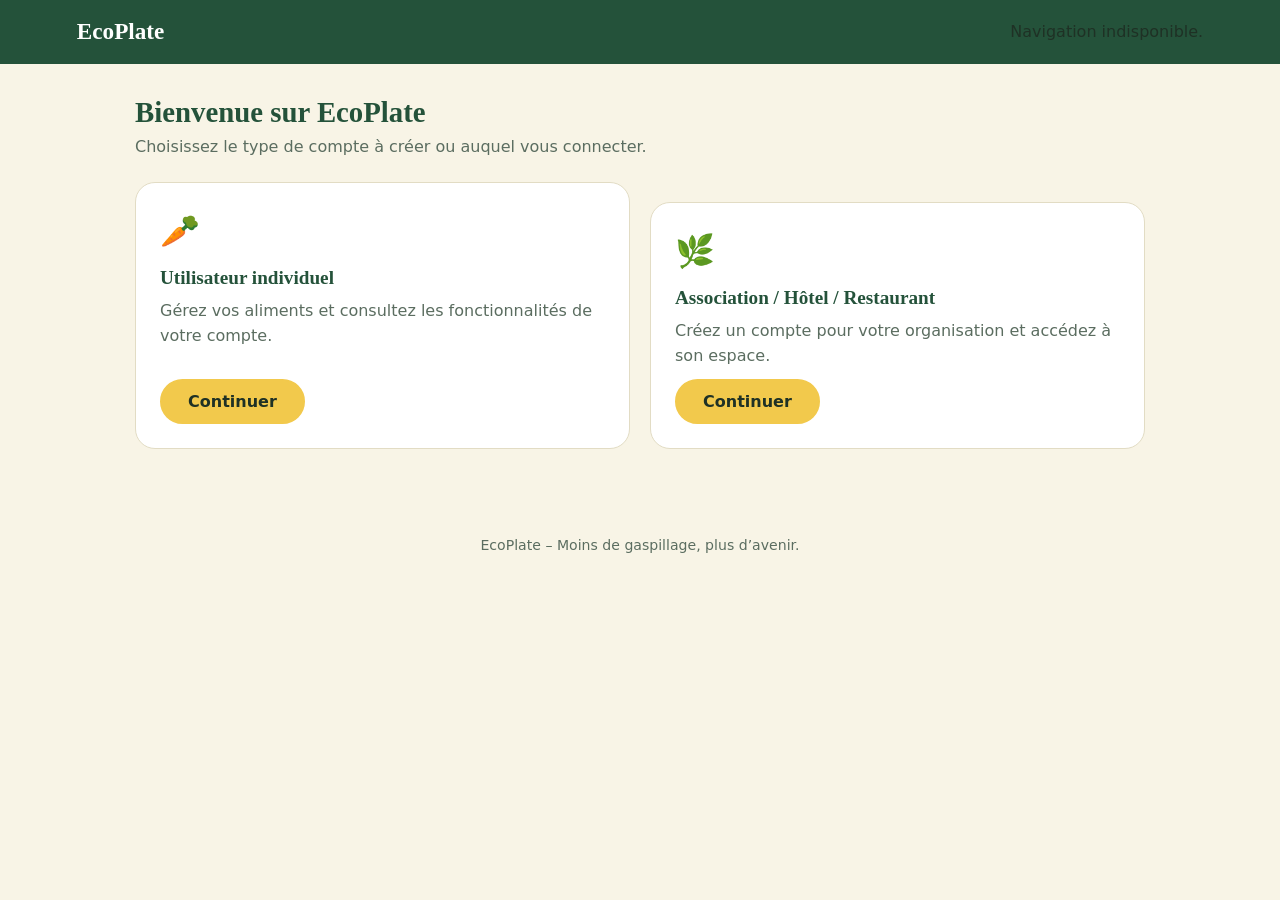
==== auth.html @ 929f96cc "EcoPlate : login, roles, annonces, recettes" ====
<!DOCTYPE html>
<html lang="fr"><head><meta charset="UTF-8"><meta name="viewport" content="width=device-width,initial-scale=1"><link rel="stylesheet" href="css/style.css">
<title>EcoPlate – Connexion et inscription</title></head>
<body>
<header id="nav"></header>
<main class="auth-wrap">
  <div class="pagehead">
    <h2 id="roleTitle">Votre compte EcoPlate</h2>
    <p id="roleDescription"></p>
    <a href="account-type.html">← Changer de type de compte</a>
  </div>
  <section class="card">
    <div class="auth-tabs" role="tablist" aria-label="Connexion ou inscription">
      <button class="btn small" type="button" data-mode="login" aria-selected="true">Connexion</button>
      <button class="btn alt small" type="button" data-mode="register" aria-selected="false">Inscription</button>
    </div>
    <p id="authMessage" class="msg" role="status" aria-live="polite"></p>
    <form id="loginForm">
      <div class="field"><label for="loginEmail">Adresse courriel</label><input id="loginEmail" type="email" autocomplete="email" maxlength="254" required></div>
      <div class="field"><label for="loginPassword">Mot de passe</label><input id="loginPassword" type="password" autocomplete="current-password" required></div>
      <button class="btn" type="submit">Se connecter</button>
    </form>
    <form id="registerForm" hidden>
      <div class="field"><label for="registerEmail">Adresse courriel</label><input id="registerEmail" type="email" autocomplete="email" maxlength="254" required></div>
      <div class="field"><label for="registerPassword">Mot de passe (8 caractères minimum)</label><input id="registerPassword" type="password" autocomplete="new-password" minlength="8" maxlength="256" required></div>
      <div id="organizationFields" hidden>
        <div class="field"><label for="organizationName">Nom de l’organisation</label><input id="organizationName" maxlength="150" disabled></div>
        <div class="field"><label for="organizationType">Type d’organisation</label>
          <select id="organizationType" disabled>
            <option value="">Choisir un type</option>
            <option value="association">Association</option>
            <option value="hotel">Hôtel</option>
            <option value="restaurant">Restaurant</option>
          </select>
        </div>
        <div class="field"><label for="organizationAddress">Adresse</label><input id="organizationAddress" maxlength="255" autocomplete="street-address" disabled></div>
        <div class="field"><label for="organizationPhone">Téléphone</label><input id="organizationPhone" type="tel" maxlength="30" autocomplete="tel" disabled></div>
      </div>
      <button class="btn" type="submit">Créer mon compte</button>
    </form>
  </section>
</main>
<footer id="footer"></footer>
<script src="js/common.js"></script>
<script src="js/auth.js"></script>
</body></html>
---- css/style.css ----
/* EcoPlate — vert forêt, vert sauge, crème, jaune chaud */
:root{
  --forest:#24523a; --forest-d:#17382a; --sage:#a9c8a3; --sage-l:#e1ebdc;
  --cream:#f8f4e6; --yellow:#f2c94c; --white:#fff; --ink:#1f3125; --muted:#5b6d60;
  --line:#e2dcc4; --red:#b83a2b;
  --serif:"Iowan Old Style","Palatino Linotype",Palatino,"Book Antiqua",Georgia,serif;
  --sans:system-ui,-apple-system,"Segoe UI",Roboto,"Helvetica Neue",sans-serif;
}
*{box-sizing:border-box}
html{scroll-behavior:smooth}
body{margin:0;font-family:var(--sans);background:var(--cream);color:var(--ink);line-height:1.55}
h1,h2,h3{font-family:var(--serif);color:var(--forest);line-height:1.15;margin:0}
h2{font-size:1.8rem;margin-bottom:.4rem}
h3{font-size:1.2rem}
p{margin:0}
a{color:var(--forest)}
:focus-visible{outline:3px solid var(--yellow);outline-offset:2px;border-radius:6px}
[hidden]{display:none!important}

/* Navigation */
nav{display:flex;justify-content:space-between;align-items:center;gap:12px;flex-wrap:wrap;padding:14px 6%;background:var(--forest)}
.logo{display:flex;align-items:center;gap:8px;color:var(--white);font-family:var(--serif);font-size:1.45rem;font-weight:700;text-decoration:none}
.logo svg{width:26px;height:26px}
nav .links{display:flex;gap:6px;flex-wrap:wrap}
nav .links a{color:var(--cream);text-decoration:none;padding:6px 12px;border-radius:20px;font-size:.98rem}
nav .links a:hover{color:var(--yellow)}
nav .links a[aria-current="page"]{background:var(--forest-d);color:var(--yellow);font-weight:600}
.nav-user{color:var(--sage);padding:6px 8px;font-size:.88rem}
.nav-logout{background:transparent;border:1px solid var(--sage);border-radius:20px;padding:6px 12px;color:var(--cream);font:inherit;cursor:pointer}
.nav-logout:hover{border-color:var(--yellow);color:var(--yellow)}

/* Boutons */
.btn{background:var(--yellow);color:var(--ink);border:2px solid var(--yellow);border-radius:26px;padding:11px 26px;font:700 1rem var(--sans);cursor:pointer;text-decoration:none;display:inline-block;transition:background .15s}
.btn:hover{background:#e9bd36;border-color:#e9bd36}
.btn.alt{background:var(--sage);border-color:var(--sage)}
.btn.alt:hover{background:#98bb91;border-color:#98bb91}
.btn.ghost{background:transparent;border-color:var(--forest);color:var(--forest)}
.btn.ghost:hover{background:var(--sage-l)}
.btn.small{padding:6px 16px;font-size:.9rem}
.btn.danger-ghost{background:transparent;border-color:var(--red);color:var(--red)}
.btn.danger-ghost:hover{background:var(--red);color:#fff}
.link-del{background:none;border:0;color:var(--muted);text-decoration:underline;cursor:pointer;font:inherit;font-size:.88rem;padding:4px}
.link-del:hover{color:var(--red)}

/* Accueil */
.hero{display:grid;grid-template-columns:1.25fr 1fr;gap:48px;align-items:center;max-width:1100px;margin:0 auto;padding:64px 6% 48px}
.hero h1{font-size:clamp(2.3rem,5vw,3.5rem);letter-spacing:-.01em;margin-bottom:16px}
.hero .lead{font-size:1.12rem;max-width:52ch;margin-bottom:26px}
.hero .actions{display:flex;gap:12px;flex-wrap:wrap}
.fridge{background:var(--forest);color:var(--cream);border-radius:26px;padding:26px 26px 22px}
.fridge h2{color:var(--cream);font-size:1.25rem;margin-bottom:2px}
.fridge .sub{color:var(--sage);font-size:.92rem;margin-bottom:14px}
.fridge ul{list-style:none;margin:0;padding:0}
.fridge li{display:flex;justify-content:space-between;gap:12px;padding:10px 0;border-top:1px solid rgba(255,255,255,.16)}
.fridge li small{color:var(--sage)}
.fridge li.urgent small{color:var(--yellow);font-weight:600}
.fridge .vide{color:var(--sage);padding:6px 0 4px}
.fridge a{color:var(--yellow);font-weight:600;display:inline-block;margin-top:12px}

.band{background:var(--white);border-block:1px solid var(--line)}
.band .inner,.steps{max-width:1100px;margin:0 auto;padding:44px 6%}
.band h2{margin-bottom:22px}
.facts{display:grid;grid-template-columns:repeat(auto-fit,minmax(220px,1fr));gap:0;margin:0;padding:0;list-style:none}
.facts li{padding:4px 28px;border-left:3px solid var(--sage)}
.facts li:first-child{padding-left:0;border-left:0}
.facts strong{display:block;font-family:var(--serif);font-size:2.3rem;color:var(--forest);line-height:1.1}
.facts small{display:block;color:var(--muted);margin-top:6px;font-size:.82rem}
.steps h2{margin-bottom:22px}
.steps ol{display:grid;grid-template-columns:repeat(auto-fit,minmax(240px,1fr));gap:20px;margin:0;padding:0;list-style:none;counter-reset:s}
.steps li{counter-increment:s;background:var(--sage-l);border-radius:20px;padding:22px}
.steps li::before{content:counter(s);display:grid;place-items:center;width:34px;height:34px;border-radius:50%;background:var(--forest);color:var(--cream);font-weight:700;margin-bottom:10px}
.steps li h3{margin-bottom:4px}

/* Pages internes */
main{max-width:900px;margin:32px auto 60px;padding:0 20px}
main.wide{max-width:1050px}
.pagehead{margin-bottom:22px}
.pagehead p{color:var(--muted)}
.card{background:var(--white);border:1.5px solid var(--line);border-radius:20px;padding:24px}
.card + .card{margin-top:20px}
label{display:block;font-weight:600;font-size:.9rem;margin-bottom:4px;color:var(--forest)}
input,textarea,select{width:100%;padding:11px 13px;border:2px solid var(--sage);border-radius:12px;font:1rem var(--sans);background:var(--cream);color:var(--ink)}
textarea{resize:vertical;min-height:110px}
input:focus,textarea:focus,select:focus{outline:none;border-color:var(--forest);background:var(--white)}
.form-row{display:grid;grid-template-columns:2fr 1fr 1.3fr auto;gap:12px;align-items:end}
.msg{margin-top:12px;font-weight:600;min-height:1.2em}
.msg.err{color:var(--red)}
.msg.ok{color:var(--forest)}
.announcement-form{display:grid;grid-template-columns:repeat(2,minmax(0,1fr));gap:4px 16px;margin-top:16px}
.announcement-form .field{margin-bottom:10px}
.field-wide{grid-column:1/-1}
.form-actions{display:flex;gap:10px;flex-wrap:wrap}
.announcements-section{margin-top:20px}
.announcement-list{display:grid;gap:16px}
.announcement-card{background:var(--white);border:1.5px solid var(--line);border-radius:18px;padding:20px}
.announcement-heading{display:flex;justify-content:space-between;align-items:flex-start;gap:14px}
.announcement-heading h3{margin-bottom:4px}
.announcement-org{color:var(--muted);font-size:.9rem}
.announcement-description{white-space:pre-line;margin-top:12px}
.announcement-details{display:flex;flex-wrap:wrap;gap:8px 22px;margin-top:14px;color:var(--muted);font-size:.94rem}
.announcement-details strong{color:var(--ink)}
.announcement-actions{display:flex;gap:8px;margin-top:16px}
.status-active{background:var(--sage)}
.status-sold_out{background:var(--yellow)}
.status-expired{background:#e8c1bb}
.offer-filters{display:grid;grid-template-columns:2fr 1.2fr 1.2fr auto;gap:12px;align-items:end}
.offer-filters .field{margin:0}
.reserve-form{display:flex;align-items:end;gap:10px;margin-top:16px;flex-wrap:wrap}
.reserve-form label{margin:0}
.reserve-form input{width:110px}

/* Choix et accès aux comptes */
.choice-grid{display:grid;grid-template-columns:repeat(auto-fit,minmax(260px,1fr));gap:20px}
.choice-card{display:flex;flex-direction:column;align-items:flex-start;gap:10px;text-decoration:none;transition:transform .15s,border-color .15s}
.choice-card:hover{transform:translateY(-2px);border-color:var(--sage)}
.choice-card p{color:var(--muted)}
.choice-card .btn{margin-top:auto}
.choice-icon{font-size:2rem}
.auth-wrap{max-width:640px}
.auth-tabs{display:flex;gap:8px}
.auth-tabs button[aria-selected="true"]{background:var(--yellow);border-color:var(--yellow)}
.auth-tabs button[aria-selected="false"]{background:var(--sage);border-color:var(--sage)}
.auth-wrap .pagehead a{display:inline-block;margin-top:8px}

/* Liste d'aliments */
.listhead{display:flex;justify-content:space-between;align-items:baseline;gap:12px;flex-wrap:wrap;margin-bottom:6px}
.listhead span{color:var(--muted);font-size:.95rem}
.items{list-style:none;margin:0;padding:0}
.item{display:grid;grid-template-columns:1.6fr 1.4fr auto;gap:14px;align-items:center;padding:14px 0;border-top:1px solid var(--line)}
.item:first-child{border-top:0}
.item .qty{display:block;color:var(--muted);font-size:.9rem}
.item .when{display:flex;flex-direction:column;gap:3px;align-items:flex-start}
.item .when small{color:var(--muted)}
.item .actions{display:flex;gap:8px;align-items:center;flex-wrap:wrap;justify-content:flex-end}
.badge{padding:3px 12px;border-radius:14px;font-size:.82rem;font-weight:700}
.badge.ok{background:var(--sage)}
.badge.warn{background:var(--yellow)}
.badge.exp{background:var(--red);color:#fff}
.empty{text-align:center;color:var(--muted);padding:26px 10px}

/* Recettes */
.toolbar{display:flex;gap:12px;align-items:center;flex-wrap:wrap;margin-bottom:20px}
.toolbar #info{color:var(--muted);font-weight:600}
.field{margin-bottom:14px}
.ing-add{display:flex;gap:10px}
.ing-add .btn{flex:none}
.chips{display:flex;flex-wrap:wrap;gap:6px}
.chip{background:var(--cream);border:1px solid #d9d3b6;border-radius:12px;padding:3px 10px;font-size:.86rem}
.chip.have{background:var(--sage);border-color:var(--sage);font-weight:600}
.chip.have.urgent{background:var(--yellow);border-color:#d6aa23}
.chip.missing{color:var(--muted);background:#f3efe3;border-style:dashed}
.grid{display:grid;grid-template-columns:repeat(auto-fill,minmax(250px,1fr));gap:20px}
.recipe{display:flex;flex-direction:column;gap:10px}
.recipe + .recipe{margin-top:0}
.recipe-priority{margin:-12px 0 18px}
.recipe .missing-list,.recipe .urgent-note{font-size:.9rem}
.recipe .missing-list{color:var(--muted)}
.recipe .missing-list.available-all{color:var(--forest);font-weight:600}
.recipe .urgent-note{color:#7a5b00;font-weight:600}
.pic{font-size:3rem;text-align:center;background:var(--sage-l);border-radius:16px;padding:14px}
.score{color:var(--forest);font-weight:700;font-size:.92rem}
.score.full{color:#1d6b3a}
.desc{white-space:pre-line;font-size:.95rem;background:var(--cream);border-radius:12px;padding:12px}
.recipe .actions{margin-top:auto;display:flex;justify-content:space-between;align-items:center;gap:8px}

/* Impact */
.tiles{display:grid;grid-template-columns:repeat(auto-fit,minmax(190px,1fr));gap:16px;margin-bottom:20px}
.tile{background:var(--white);border:1.5px solid var(--line);border-radius:18px;padding:18px 20px}
.tile strong{display:block;font-family:var(--serif);font-size:2.4rem;color:var(--forest);line-height:1.1}
.tile span{color:var(--muted);font-size:.93rem}
.tile.star{background:var(--forest);border-color:var(--forest)}
.tile.star strong{color:var(--yellow)}
.tile.star span{color:var(--sage)}
.chart-head{display:flex;justify-content:space-between;flex-wrap:wrap;gap:10px;margin-bottom:8px}
.legend{display:flex;gap:16px;font-size:.9rem;color:var(--muted)}
.legend i{display:inline-block;width:12px;height:12px;border-radius:3px;margin-right:6px;vertical-align:-1px}
.chart svg{width:100%;height:auto;display:block}
.chart .bar-c{fill:var(--forest)}
.chart .bar-w{fill:var(--yellow)}
.chart text{font:12px var(--sans);fill:var(--muted)}
.chart line{stroke:var(--line)}
.note{color:var(--muted);font-size:.88rem;margin-top:12px}

footer{text-align:center;color:var(--muted);font-size:.88rem;padding:26px 6% 34px}

@media (max-width:760px){
  .hero{grid-template-columns:1fr;gap:30px;padding-top:40px}
  .form-row{grid-template-columns:1fr 1fr}
  .form-row .btn{grid-column:1/-1}
  .announcement-form,.offer-filters{grid-template-columns:1fr}
  .announcement-form .field-wide{grid-column:auto}
  .item{grid-template-columns:1fr;gap:8px}
  .item .actions{justify-content:flex-start}
  .facts li,.facts li:first-child{padding:14px 0 14px 18px;border-left:3px solid var(--sage)}
  .nav-user{display:none}
}
@media (prefers-reduced-motion:reduce){*{transition:none!important;scroll-behavior:auto!important}}
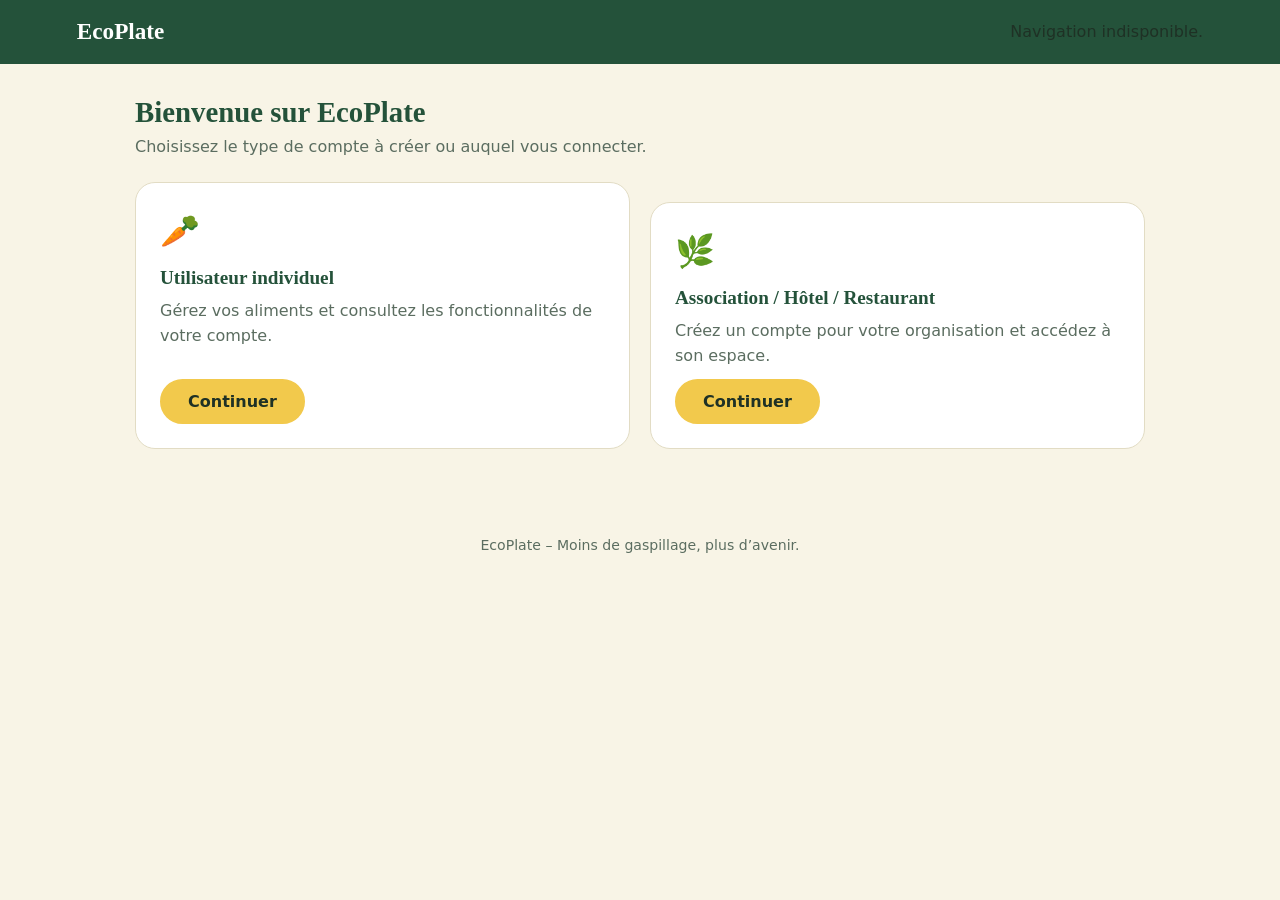
==== commit 54845ee8: "offers visible to organizations + reservation names" ====
--- a/auth.html
+++ b/auth.html
@@ -23,6 +23,9 @@
     <form id="registerForm" hidden>
       <div class="field"><label for="registerEmail">Adresse courriel</label><input id="registerEmail" type="email" autocomplete="email" maxlength="254" required></div>
       <div class="field"><label for="registerPassword">Mot de passe (8 caractères minimum)</label><input id="registerPassword" type="password" autocomplete="new-password" minlength="8" maxlength="256" required></div>
+      <div id="individualFields" hidden>
+        <div class="field"><label for="fullName">Nom complet</label><input id="fullName" maxlength="150" autocomplete="name" disabled></div>
+      </div>
       <div id="organizationFields" hidden>
         <div class="field"><label for="organizationName">Nom de l’organisation</label><input id="organizationName" maxlength="150" disabled></div>
         <div class="field"><label for="organizationType">Type d’organisation</label>
--- a/css/style.css
+++ b/css/style.css
@@ -100,6 +100,12 @@
 .announcement-details{display:flex;flex-wrap:wrap;gap:8px 22px;margin-top:14px;color:var(--muted);font-size:.94rem}
 .announcement-details strong{color:var(--ink)}
 .announcement-actions{display:flex;gap:8px;margin-top:16px}
+.reservation-section{margin-top:16px;padding-top:14px;border-top:1px solid var(--line)}
+.reservation-section h4{font-family:var(--serif);color:var(--forest);margin-bottom:8px}
+.reservation-list{list-style:none;margin:0;padding:0}
+.reservation-list li{display:flex;justify-content:space-between;gap:12px;padding:8px 0;border-top:1px solid var(--line)}
+.reservation-list li:first-child{border-top:0}
+.reservation-list li span{color:var(--muted);text-align:right}
 .status-active{background:var(--sage)}
 .status-sold_out{background:var(--yellow)}
 .status-expired{background:#e8c1bb}
